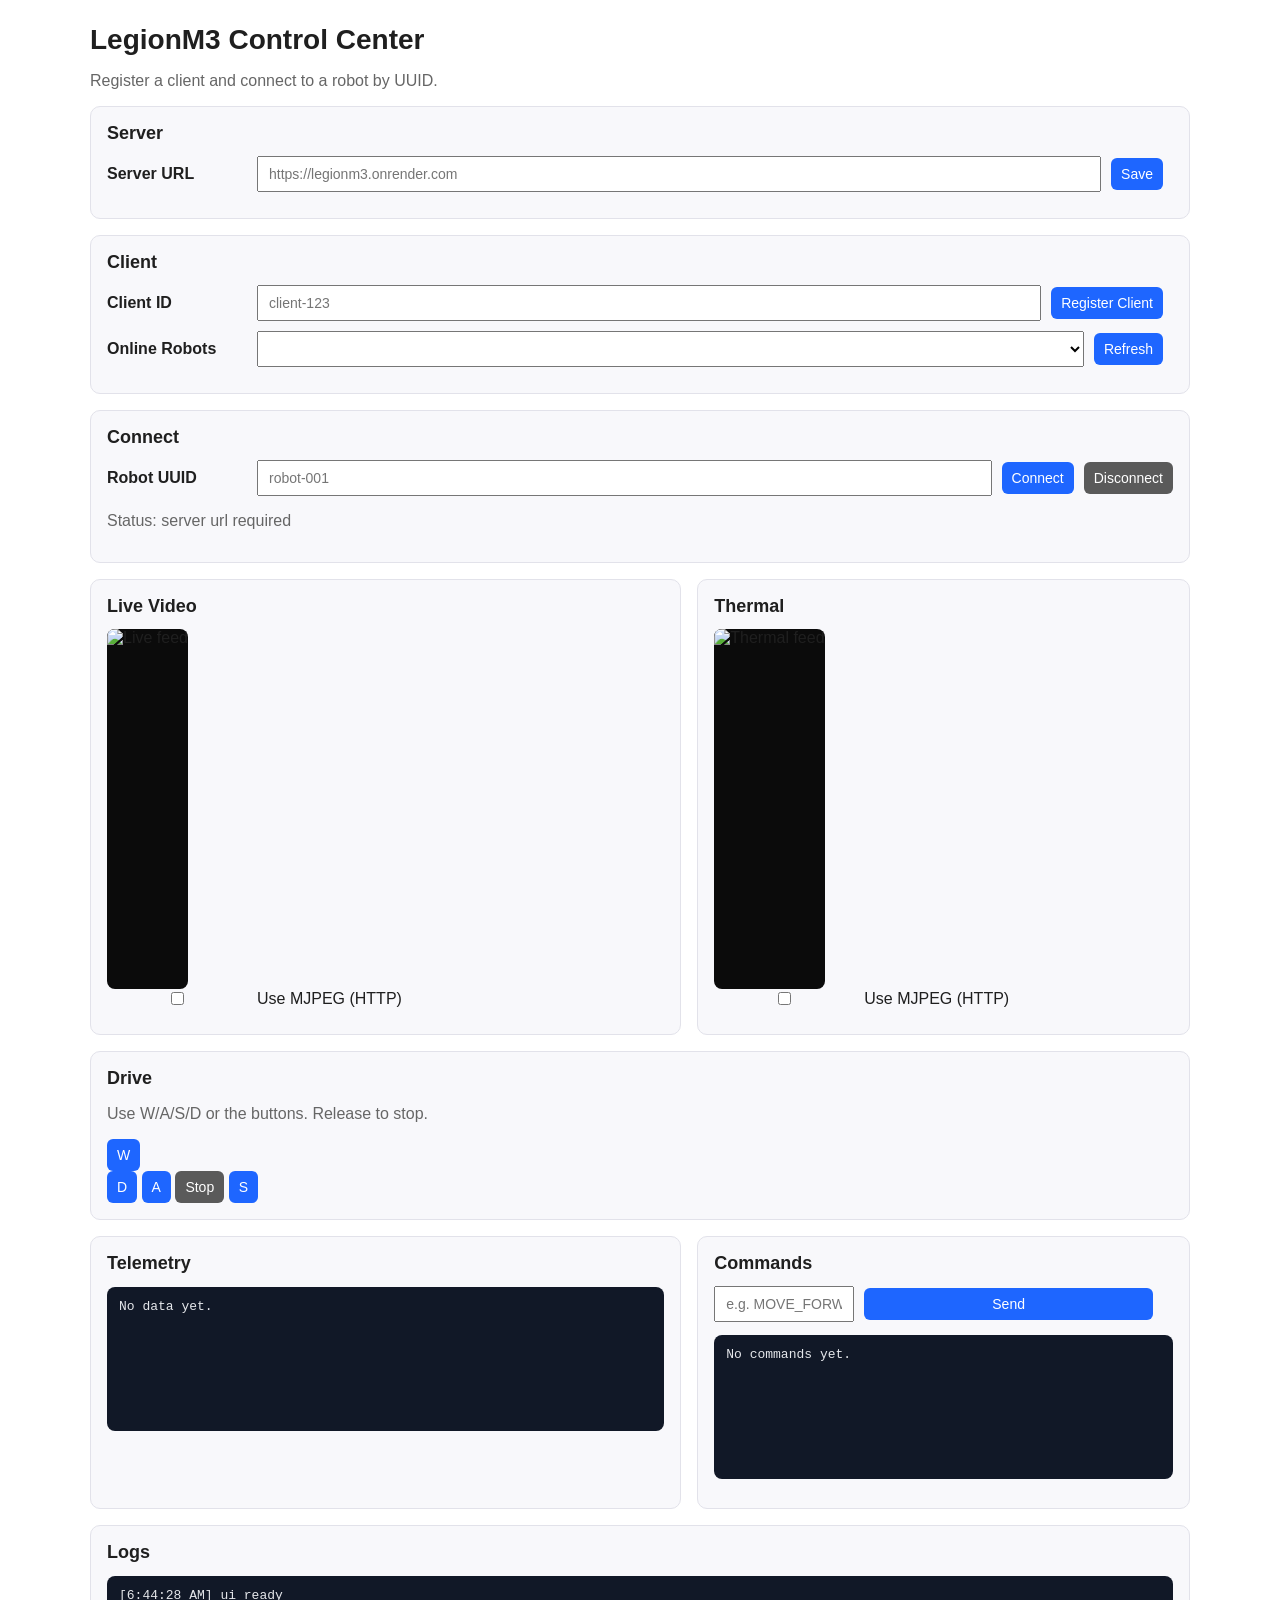
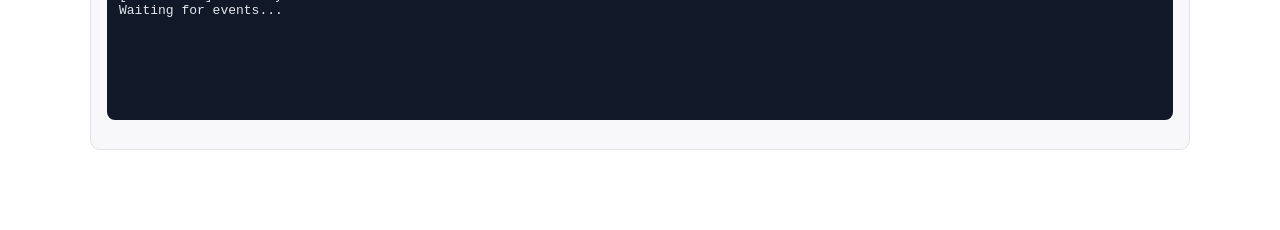
==== web/index.html @ 8c262635 "Initial commit" ====
<!DOCTYPE html>
<html lang="en">
  <head>
    <meta charset="UTF-8" />
    <meta name="viewport" content="width=device-width, initial-scale=1.0" />
    <title>LegionM3 Control</title>
    <link rel="stylesheet" href="./styles.css" />
  </head>
  <body>
    <div class="page">
      <header>
        <h1>LegionM3 Control Center</h1>
        <p class="muted">Register a client and connect to a robot by UUID.</p>
      </header>

      <section class="panel">
        <h2>Server</h2>
        <div class="row">
          <label>Server URL</label>
          <input id="serverUrl" placeholder="https://legionm3.onrender.com" />
          <button id="saveServer">Save</button>
        </div>
      </section>

      <section class="panel">
        <h2>Client</h2>
        <div class="row">
          <label>Client ID</label>
          <input id="clientId" placeholder="client-123" />
          <button id="registerClient">Register Client</button>
        </div>
        <div class="row">
          <label>Online Robots</label>
          <select id="robotList"></select>
          <button id="refreshRobots">Refresh</button>
        </div>
      </section>

      <section class="panel">
        <h2>Connect</h2>
        <div class="row">
          <label>Robot UUID</label>
          <input id="robotId" placeholder="robot-001" />
          <button id="connect">Connect</button>
          <button id="disconnect" class="secondary">Disconnect</button>
        </div>
        <p id="status" class="muted">Status: idle</p>
      </section>

      <section class="grid">
        <div class="panel">
          <h2>Live Video</h2>
          <img id="video" class="video" alt="Live feed" />
          <label class="row">
            <input id="useMjpeg" type="checkbox" />
            Use MJPEG (HTTP)
          </label>
        </div>
        <div class="panel">
          <h2>Thermal</h2>
          <img id="thermalVideo" class="video" alt="Thermal feed" />
          <label class="row">
            <input id="useMjpegThermal" type="checkbox" />
            Use MJPEG (HTTP)
          </label>
        </div>
      </section>

      <section class="panel">
        <h2>Drive</h2>
        <p class="muted">Use W/A/S/D or the buttons. Release to stop.</p>
        <div class="drive-grid">
          <button id="driveUp">W</button>
          <div></div>
          <button id="driveRight">D</button>
          <button id="driveLeft">A</button>
          <button id="driveStop" class="secondary">Stop</button>
          <button id="driveDown">S</button>
        </div>
      </section>

      <section class="grid">
        <div class="panel">
          <h2>Telemetry</h2>
          <pre id="telemetry" class="telemetry">No data yet.</pre>
        </div>
        <div class="panel">
          <h2>Commands</h2>
          <div class="row">
            <input id="commandInput" placeholder="e.g. MOVE_FORWARD" />
            <button id="sendCommand">Send</button>
          </div>
          <pre id="commandLog" class="telemetry">No commands yet.</pre>
        </div>
      </section>

      <section class="panel">
        <h2>Logs</h2>
        <pre id="log" class="telemetry">Waiting for events...</pre>
      </section>
    </div>
    <script src="./app.js"></script>
  </body>
</html>
---- web/styles.css ----
.page {
  max-width: 1100px;
  margin: 24px auto;
  padding: 0 16px 40px;
  font-family: "Segoe UI", Arial, sans-serif;
  color: #1f1f1f;
}

header {
  margin-bottom: 16px;
}

h1 {
  margin: 0 0 6px;
  font-size: 28px;
}

h2 {
  margin: 0 0 12px;
  font-size: 18px;
}

.muted {
  color: #666;
}

.panel {
  background: #f8f8fb;
  border: 1px solid #e2e2ea;
  border-radius: 10px;
  padding: 16px;
  margin-bottom: 16px;
}

.row {
  display: grid;
  grid-template-columns: 140px 1fr auto auto;
  gap: 10px;
  align-items: center;
  margin-bottom: 10px;
}

.row label {
  font-weight: 600;
}

input,
select,
button {
  padding: 8px 10px;
  font-size: 14px;
}

button {
  background: #1e66ff;
  color: #fff;
  border: none;
  border-radius: 6px;
  cursor: pointer;
}

button.secondary {
  background: #5a5a5a;
}

button:disabled {
  opacity: 0.6;
  cursor: not-allowed;
}

.grid {
  display: grid;
  grid-template-columns: 1.2fr 1fr;
  gap: 16px;
}

.video {
  width: 100%;
  min-height: 360px;
  background: #0b0b0b;
  border-radius: 8px;
  object-fit: contain;
}

.telemetry {
  background: #111827;
  color: #e5e7eb;
  padding: 12px;
  border-radius: 8px;
  min-height: 120px;
  white-space: pre-wrap;
}

@media (max-width: 900px) {
  .row {
    grid-template-columns: 1fr;
  }
  .grid {
    grid-template-columns: 1fr;
  }
}
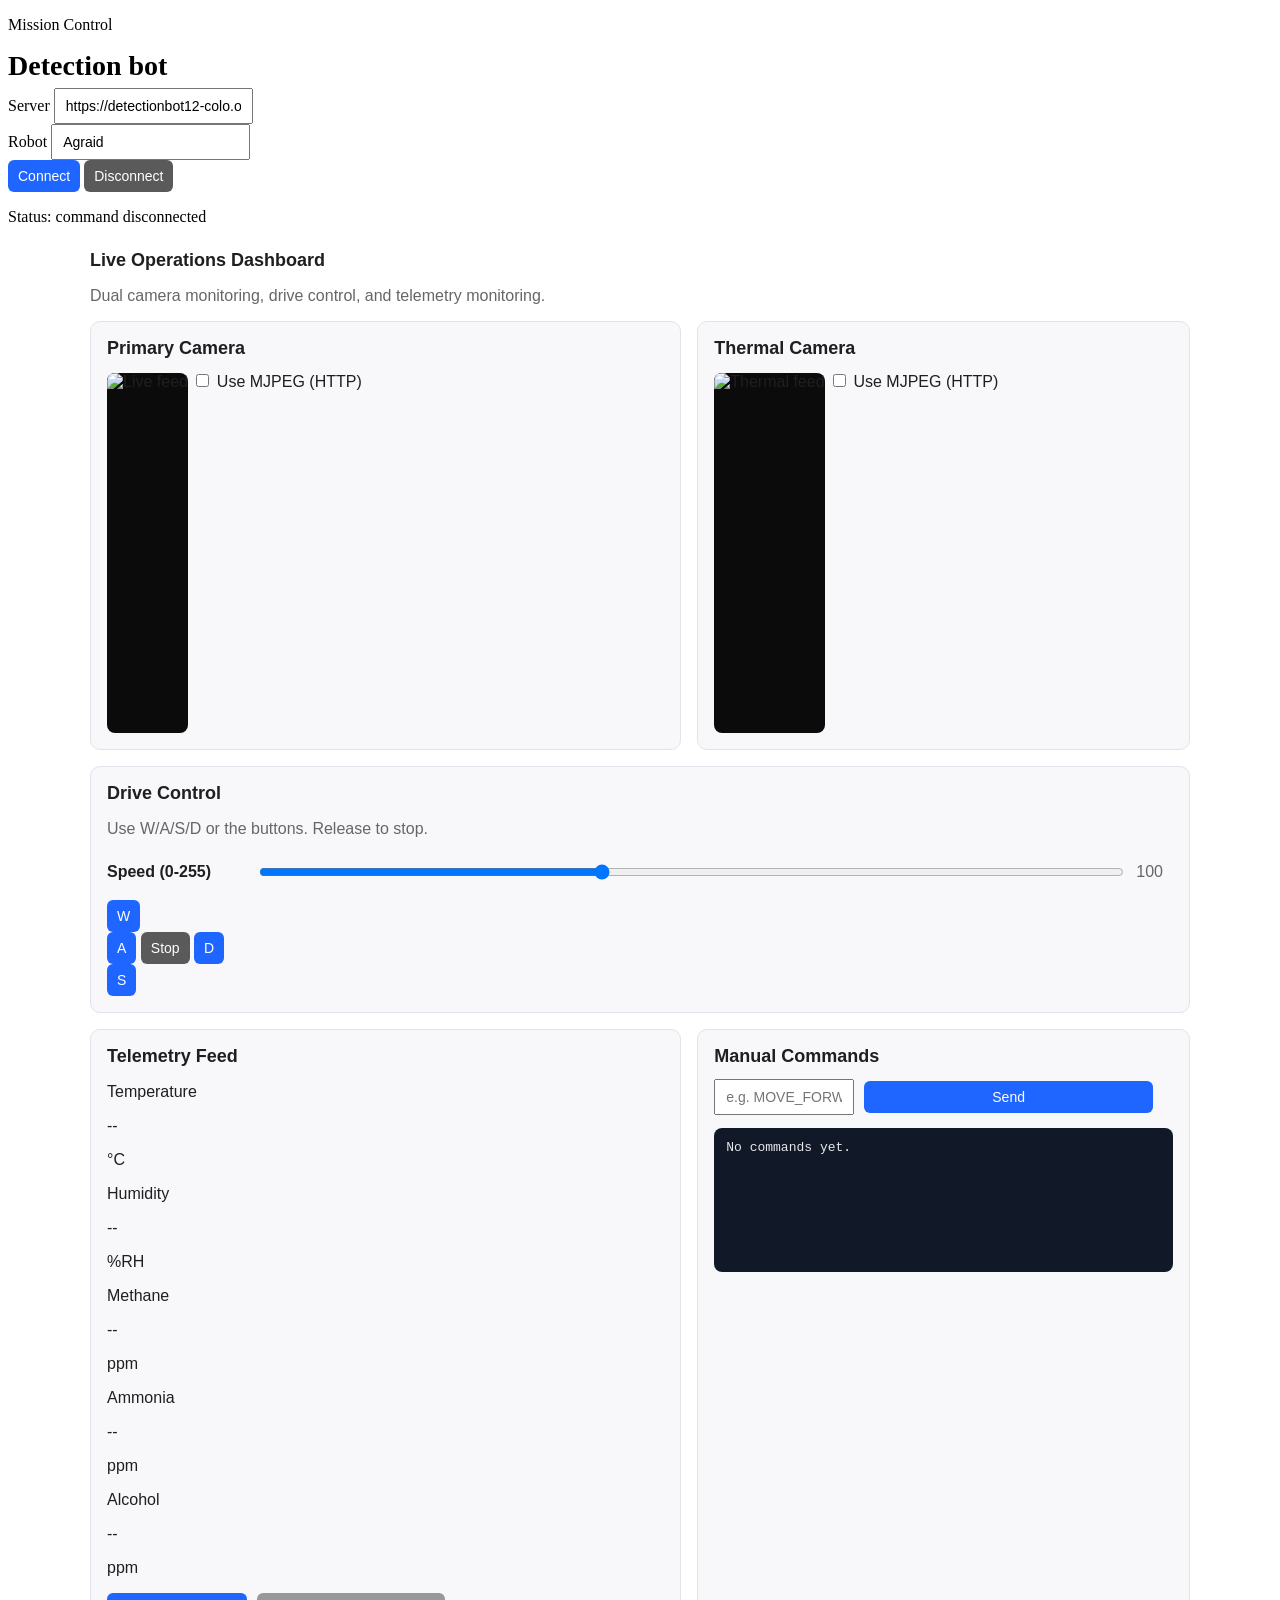
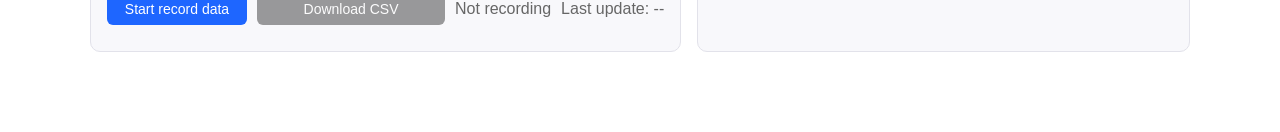
==== commit dfe3d25c: "Updated" ====
--- a/web/index.html
+++ b/web/index.html
@@ -3,101 +3,125 @@
   <head>
     <meta charset="UTF-8" />
     <meta name="viewport" content="width=device-width, initial-scale=1.0" />
-    <title>LegionM3 Control</title>
+    <title>Detection bot Control Center</title>
     <link rel="stylesheet" href="./styles.css" />
   </head>
   <body>
+    <section class="topbar">
+      <div class="topbar-inner">
+        <div class="topbar-brand">
+          <p class="eyebrow">Mission Control</p>
+          <h1>Detection bot</h1>
+        </div>
+        <div class="topbar-controls">
+          <div class="top-item top-item-wide">
+            <label>Server</label>
+            <input id="serverUrl" value="https://detectionbot12-colo.onrender.com" readonly />
+          </div>
+          <div class="top-item">
+            <label>Robot</label>
+            <input id="robotId" value="detectionbot" readonly />
+          </div>
+          <button id="connect">Connect</button>
+          <button id="disconnect" class="secondary">Disconnect</button>
+          <p id="status" class="status-pill">Status: idle</p>
+        </div>
+      </div>
+    </section>
+
     <div class="page">
-      <header>
-        <h1>LegionM3 Control Center</h1>
-        <p class="muted">Register a client and connect to a robot by UUID.</p>
+      <header class="hero compact-hero">
+        <h2>Live Operations Dashboard</h2>
+        <p class="muted">Dual camera monitoring, drive control, and telemetry monitoring.</p>
       </header>
 
-      <section class="panel">
-        <h2>Server</h2>
-        <div class="row">
-          <label>Server URL</label>
-          <input id="serverUrl" placeholder="https://legionm3.onrender.com" />
-          <button id="saveServer">Save</button>
-        </div>
-      </section>
-
-      <section class="panel">
-        <h2>Client</h2>
-        <div class="row">
-          <label>Client ID</label>
-          <input id="clientId" placeholder="client-123" />
-          <button id="registerClient">Register Client</button>
-        </div>
-        <div class="row">
-          <label>Online Robots</label>
-          <select id="robotList"></select>
-          <button id="refreshRobots">Refresh</button>
-        </div>
-      </section>
-
-      <section class="panel">
-        <h2>Connect</h2>
-        <div class="row">
-          <label>Robot UUID</label>
-          <input id="robotId" placeholder="robot-001" />
-          <button id="connect">Connect</button>
-          <button id="disconnect" class="secondary">Disconnect</button>
-        </div>
-        <p id="status" class="muted">Status: idle</p>
-      </section>
-
-      <section class="grid">
+      <section class="grid compact-grid">
         <div class="panel">
-          <h2>Live Video</h2>
+          <h2>Primary Camera</h2>
           <img id="video" class="video" alt="Live feed" />
-          <label class="row">
+          <label class="stream-option">
             <input id="useMjpeg" type="checkbox" />
             Use MJPEG (HTTP)
           </label>
         </div>
         <div class="panel">
-          <h2>Thermal</h2>
+          <h2>Thermal Camera</h2>
           <img id="thermalVideo" class="video" alt="Thermal feed" />
-          <label class="row">
+          <label class="stream-option">
             <input id="useMjpegThermal" type="checkbox" />
             Use MJPEG (HTTP)
           </label>
         </div>
       </section>
 
-      <section class="panel">
-        <h2>Drive</h2>
+      <section class="panel control-panel">
+        <h2>Drive Control</h2>
         <p class="muted">Use W/A/S/D or the buttons. Release to stop.</p>
+        <div class="row compact speed-row">
+          <label for="speedDial">Speed (0-255)</label>
+          <input id="speedDial" type="range" min="0" max="255" value="100" />
+          <span id="speedValue" class="muted">100</span>
+        </div>
         <div class="drive-grid">
+          <div></div>
           <button id="driveUp">W</button>
           <div></div>
-          <button id="driveRight">D</button>
           <button id="driveLeft">A</button>
           <button id="driveStop" class="secondary">Stop</button>
+          <button id="driveRight">D</button>
+          <div></div>
           <button id="driveDown">S</button>
+          <div></div>
         </div>
       </section>
 
-      <section class="grid">
+      <section class="grid compact-grid">
         <div class="panel">
-          <h2>Telemetry</h2>
-          <pre id="telemetry" class="telemetry">No data yet.</pre>
+          <h2>Telemetry Feed</h2>
+          <div class="metrics-grid">
+            <div class="metric-card">
+              <p class="metric-label">Temperature</p>
+              <p id="metricTemp" class="metric-value">--</p>
+              <p class="metric-unit">°C</p>
+            </div>
+            <div class="metric-card">
+              <p class="metric-label">Humidity</p>
+              <p id="metricHumidity" class="metric-value">--</p>
+              <p class="metric-unit">%RH</p>
+            </div>
+            <div class="metric-card">
+              <p class="metric-label">Methane</p>
+              <p id="metricMethane" class="metric-value">--</p>
+              <p class="metric-unit">ppm</p>
+            </div>
+            <div class="metric-card">
+              <p class="metric-label">Ammonia</p>
+              <p id="metricAmmonia" class="metric-value">--</p>
+              <p class="metric-unit">ppm</p>
+            </div>
+            <div class="metric-card">
+              <p class="metric-label">Alcohol</p>
+              <p id="metricAlcohol" class="metric-value">--</p>
+              <p class="metric-unit">ppm</p>
+            </div>
+          </div>
+
+          <div class="row compact record-row">
+            <button id="toggleRecording">Start record data</button>
+            <button id="downloadCsv" class="secondary" disabled>Download CSV</button>
+            <span id="recordingStatus" class="muted">Not recording</span>
+            <span id="lastTelemetryTs" class="muted">Last update: --</span>
+          </div>
         </div>
         <div class="panel">
-          <h2>Commands</h2>
-          <div class="row">
+          <h2>Manual Commands</h2>
+          <div class="row compact">
             <input id="commandInput" placeholder="e.g. MOVE_FORWARD" />
             <button id="sendCommand">Send</button>
           </div>
           <pre id="commandLog" class="telemetry">No commands yet.</pre>
         </div>
       </section>
-
-      <section class="panel">
-        <h2>Logs</h2>
-        <pre id="log" class="telemetry">Waiting for events...</pre>
-      </section>
     </div>
     <script src="./app.js"></script>
   </body>
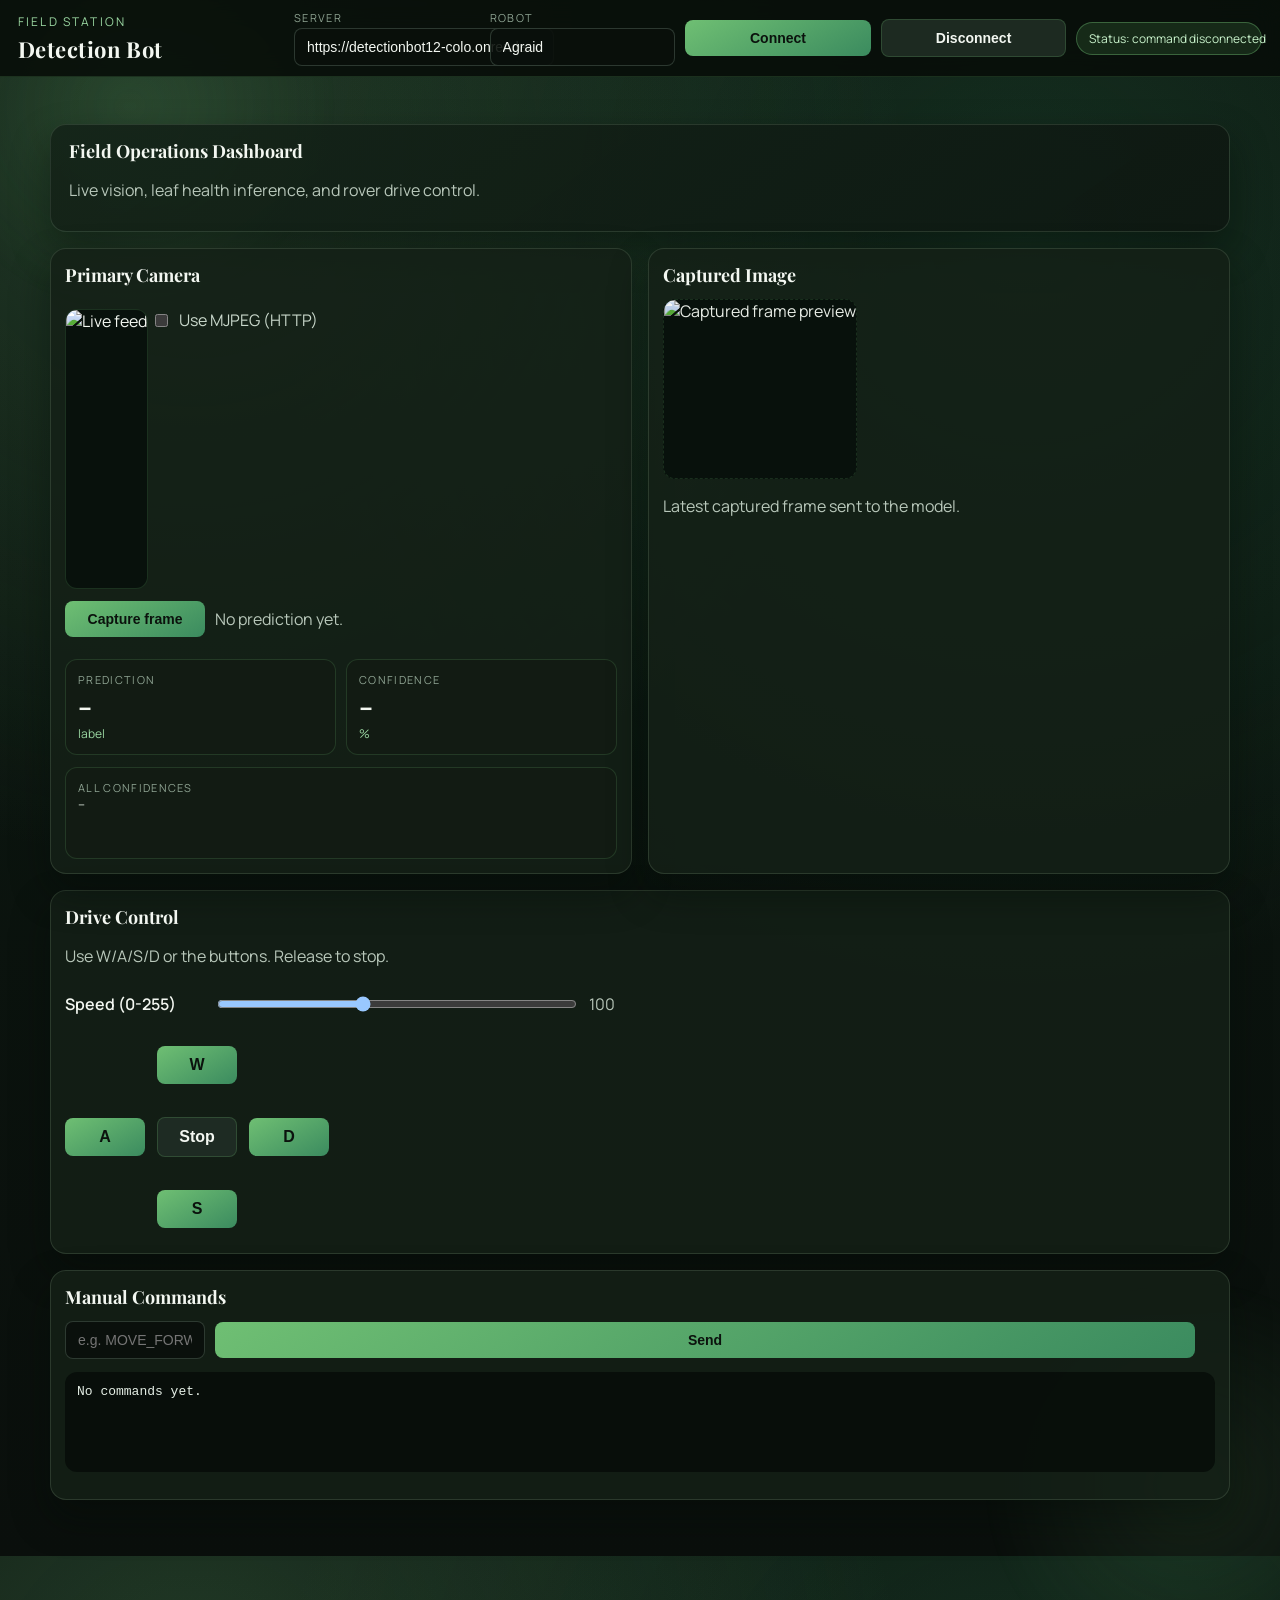
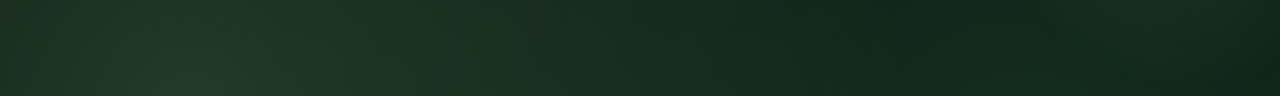
==== commit 2cbe4706: "changes" ====
--- a/web/index.html
+++ b/web/index.html
@@ -10,8 +10,8 @@
     <section class="topbar">
       <div class="topbar-inner">
         <div class="topbar-brand">
-          <p class="eyebrow">Mission Control</p>
-          <h1>Detection bot</h1>
+          <p class="eyebrow">Field Station</p>
+          <h1>Detection Bot</h1>
         </div>
         <div class="topbar-controls">
           <div class="top-item top-item-wide">
@@ -20,7 +20,7 @@
           </div>
           <div class="top-item">
             <label>Robot</label>
-            <input id="robotId" value="detectionbot" readonly />
+            <input id="robotId" value="Agraid" readonly />
           </div>
           <button id="connect">Connect</button>
           <button id="disconnect" class="secondary">Disconnect</button>
@@ -31,8 +31,8 @@
 
     <div class="page">
       <header class="hero compact-hero">
-        <h2>Live Operations Dashboard</h2>
-        <p class="muted">Dual camera monitoring, drive control, and telemetry monitoring.</p>
+        <h2>Field Operations Dashboard</h2>
+        <p class="muted">Live vision, leaf health inference, and rover drive control.</p>
       </header>
 
       <section class="grid compact-grid">
@@ -43,14 +43,33 @@
             <input id="useMjpeg" type="checkbox" />
             Use MJPEG (HTTP)
           </label>
+          <div class="capture-panel">
+            <div class="row compact capture-row">
+              <button id="captureFrame">Capture frame</button>
+              <span id="predictionStatus" class="muted">No prediction yet.</span>
+            </div>
+            <div class="prediction-grid">
+              <div class="prediction-card">
+                <p class="metric-label">Prediction</p>
+                <p id="predictionLabel" class="metric-value">--</p>
+                <p class="metric-unit">label</p>
+              </div>
+              <div class="prediction-card">
+                <p class="metric-label">Confidence</p>
+                <p id="predictionConfidence" class="metric-value">--</p>
+                <p class="metric-unit">%</p>
+              </div>
+            </div>
+            <div class="prediction-card">
+              <p class="metric-label">All Confidences</p>
+              <div id="predictionList" class="prediction-list">--</div>
+            </div>
+          </div>
         </div>
         <div class="panel">
-          <h2>Thermal Camera</h2>
-          <img id="thermalVideo" class="video" alt="Thermal feed" />
-          <label class="stream-option">
-            <input id="useMjpegThermal" type="checkbox" />
-            Use MJPEG (HTTP)
-          </label>
+          <h2>Captured Image</h2>
+          <img id="capturePreview" class="video capture-preview" alt="Captured frame preview" />
+          <p class="muted">Latest captured frame sent to the model.</p>
         </div>
       </section>
 
@@ -75,52 +94,13 @@
         </div>
       </section>
 
-      <section class="grid compact-grid">
-        <div class="panel">
-          <h2>Telemetry Feed</h2>
-          <div class="metrics-grid">
-            <div class="metric-card">
-              <p class="metric-label">Temperature</p>
-              <p id="metricTemp" class="metric-value">--</p>
-              <p class="metric-unit">°C</p>
-            </div>
-            <div class="metric-card">
-              <p class="metric-label">Humidity</p>
-              <p id="metricHumidity" class="metric-value">--</p>
-              <p class="metric-unit">%RH</p>
-            </div>
-            <div class="metric-card">
-              <p class="metric-label">Methane</p>
-              <p id="metricMethane" class="metric-value">--</p>
-              <p class="metric-unit">ppm</p>
-            </div>
-            <div class="metric-card">
-              <p class="metric-label">Ammonia</p>
-              <p id="metricAmmonia" class="metric-value">--</p>
-              <p class="metric-unit">ppm</p>
-            </div>
-            <div class="metric-card">
-              <p class="metric-label">Alcohol</p>
-              <p id="metricAlcohol" class="metric-value">--</p>
-              <p class="metric-unit">ppm</p>
-            </div>
-          </div>
-
-          <div class="row compact record-row">
-            <button id="toggleRecording">Start record data</button>
-            <button id="downloadCsv" class="secondary" disabled>Download CSV</button>
-            <span id="recordingStatus" class="muted">Not recording</span>
-            <span id="lastTelemetryTs" class="muted">Last update: --</span>
-          </div>
+      <section class="panel">
+        <h2>Manual Commands</h2>
+        <div class="row compact">
+          <input id="commandInput" placeholder="e.g. MOVE_FORWARD" />
+          <button id="sendCommand">Send</button>
         </div>
-        <div class="panel">
-          <h2>Manual Commands</h2>
-          <div class="row compact">
-            <input id="commandInput" placeholder="e.g. MOVE_FORWARD" />
-            <button id="sendCommand">Send</button>
-          </div>
-          <pre id="commandLog" class="telemetry">No commands yet.</pre>
-        </div>
+        <pre id="commandLog" class="telemetry">No commands yet.</pre>
       </section>
     </div>
     <script src="./app.js"></script>
--- a/web/styles.css
+++ b/web/styles.css
@@ -1,40 +1,190 @@
+@import url("https://fonts.googleapis.com/css2?family=Manrope:wght@300;400;500;600;700&family=Playfair+Display:wght@500;600;700&display=swap");
+
+:root {
+  color-scheme: dark;
+  --bg-deep: #0b120d;
+  --bg-mid: #152017;
+  --bg-surface: rgba(21, 32, 23, 0.85);
+  --bg-panel: rgba(19, 28, 20, 0.92);
+  --line: rgba(140, 170, 140, 0.2);
+  --accent: #6fbf73;
+  --accent-strong: #3c8d5c;
+  --accent-soft: rgba(111, 191, 115, 0.15);
+  --text-main: #f3f7f1;
+  --text-muted: #b8c7ba;
+  --text-dim: #8ea392;
+  --shadow: 0 18px 38px rgba(4, 12, 6, 0.45);
+  --radius-lg: 16px;
+  --radius-md: 12px;
+  --radius-sm: 8px;
+}
+
+* {
+  box-sizing: border-box;
+}
+
+body {
+  margin: 0;
+  font-family: "Manrope", "Segoe UI", sans-serif;
+  color: var(--text-main);
+  background: radial-gradient(circle at 15% 10%, rgba(79, 135, 89, 0.35), transparent 40%),
+    radial-gradient(circle at 80% 15%, rgba(34, 82, 55, 0.45), transparent 45%),
+    linear-gradient(180deg, #0a120d 0%, #0b150f 40%, #0a0f0c 100%);
+  min-height: 100vh;
+  position: relative;
+  overflow-x: hidden;
+}
+
+body::before,
+body::after {
+  content: "";
+  position: absolute;
+  width: 420px;
+  height: 420px;
+  border-radius: 50%;
+  background: radial-gradient(circle, rgba(111, 191, 115, 0.12), transparent 70%);
+  filter: blur(2px);
+  z-index: 0;
+}
+
+body::before {
+  top: -120px;
+  left: -80px;
+}
+
+body::after {
+  bottom: -140px;
+  right: -120px;
+}
+
 .page {
-  max-width: 1100px;
-  margin: 24px auto;
-  padding: 0 16px 40px;
-  font-family: "Segoe UI", Arial, sans-serif;
-  color: #1f1f1f;
+  max-width: 1220px;
+  margin: 16px auto 0;
+  padding: 108px 20px 40px;
+  position: relative;
+  z-index: 1;
 }
 
 header {
   margin-bottom: 16px;
 }
 
+.hero {
+  background: linear-gradient(145deg, rgba(20, 35, 24, 0.9), rgba(14, 24, 18, 0.94));
+  border: 1px solid var(--line);
+  border-radius: var(--radius-lg);
+  padding: 18px 22px;
+  box-shadow: var(--shadow);
+}
+
+.compact-hero {
+  padding: 14px 18px;
+}
+
+.topbar {
+  position: fixed;
+  top: 0;
+  left: 0;
+  right: 0;
+  z-index: 1000;
+  background: rgba(7, 13, 9, 0.88);
+  border-bottom: 1px solid rgba(111, 191, 115, 0.18);
+  backdrop-filter: blur(12px);
+}
+
+.topbar-inner {
+  max-width: 1320px;
+  margin: 0 auto;
+  padding: 10px 18px;
+  display: grid;
+  grid-template-columns: minmax(180px, 260px) 1fr;
+  gap: 16px;
+  align-items: center;
+}
+
+.topbar-brand h1 {
+  margin: 0;
+  font-size: 22px;
+  letter-spacing: 0.02em;
+  font-family: "Playfair Display", serif;
+}
+
+.topbar-brand .eyebrow {
+  margin-bottom: 4px;
+}
+
+.topbar-controls {
+  display: grid;
+  grid-template-columns: repeat(auto-fit, minmax(140px, 1fr));
+  gap: 10px;
+  align-items: center;
+}
+
+.top-item {
+  display: flex;
+  flex-direction: column;
+  gap: 3px;
+  min-width: 120px;
+}
+
+.top-item-wide {
+  min-width: 260px;
+}
+
+.top-item label {
+  font-size: 11px;
+  color: var(--text-dim);
+  text-transform: uppercase;
+  letter-spacing: 0.12em;
+}
+
+.eyebrow {
+  margin: 0 0 6px;
+  font-size: 12px;
+  letter-spacing: 0.18em;
+  text-transform: uppercase;
+  color: #9ad6a1;
+}
+
 h1 {
   margin: 0 0 6px;
-  font-size: 28px;
+  font-size: 30px;
 }
 
 h2 {
   margin: 0 0 12px;
   font-size: 18px;
+  color: var(--text-main);
+  font-family: "Playfair Display", serif;
 }
 
 .muted {
-  color: #666;
+  color: var(--text-muted);
 }
 
 .panel {
-  background: #f8f8fb;
-  border: 1px solid #e2e2ea;
-  border-radius: 10px;
-  padding: 16px;
+  background: var(--bg-surface);
+  border: 1px solid var(--line);
+  border-radius: var(--radius-lg);
+  padding: 14px;
   margin-bottom: 16px;
+  box-shadow: var(--shadow);
+}
+
+.status-pill {
+  margin: 0;
+  background: var(--accent-soft);
+  color: #c8f2cb;
+  border: 1px solid rgba(111, 191, 115, 0.4);
+  border-radius: 999px;
+  padding: 7px 12px;
+  font-size: 12px;
+  white-space: nowrap;
 }
 
 .row {
   display: grid;
-  grid-template-columns: 140px 1fr auto auto;
+  grid-template-columns: 160px 1fr auto auto;
   gap: 10px;
   align-items: center;
   margin-bottom: 10px;
@@ -44,59 +194,214 @@
   font-weight: 600;
 }
 
+.row.compact {
+  grid-template-columns: 140px 1fr auto auto;
+}
+
 input,
 select,
 button {
-  padding: 8px 10px;
+  padding: 10px 12px;
   font-size: 14px;
+  border-radius: var(--radius-sm);
+  border: 1px solid rgba(148, 180, 160, 0.25);
+  transition: border-color 0.2s ease, box-shadow 0.2s ease, transform 0.2s ease;
+}
+
+input,
+select {
+  background: rgba(10, 16, 12, 0.9);
+  color: var(--text-main);
+}
+
+input:focus,
+select:focus,
+button:focus {
+  outline: none;
+  border-color: rgba(111, 191, 115, 0.55);
+  box-shadow: 0 0 0 3px rgba(111, 191, 115, 0.16);
 }
 
 button {
-  background: #1e66ff;
-  color: #fff;
+  background: linear-gradient(150deg, #6fbf73, #3b8b5f);
+  color: #0b120d;
+  font-weight: 600;
   border: none;
-  border-radius: 6px;
   cursor: pointer;
 }
 
+button:hover {
+  transform: translateY(-1px);
+}
+
 button.secondary {
-  background: #5a5a5a;
+  background: rgba(33, 46, 37, 0.9);
+  color: var(--text-main);
+  border: 1px solid rgba(111, 191, 115, 0.22);
 }
 
 button:disabled {
   opacity: 0.6;
   cursor: not-allowed;
+  transform: none;
 }
 
 .grid {
   display: grid;
-  grid-template-columns: 1.2fr 1fr;
+  grid-template-columns: repeat(auto-fit, minmax(280px, 1fr));
   gap: 16px;
+}
+
+.compact-grid .panel {
+  min-height: 0;
 }
 
 .video {
   width: 100%;
-  min-height: 360px;
-  background: #0b0b0b;
-  border-radius: 8px;
+  min-height: 280px;
+  background: #08110c;
+  border-radius: var(--radius-md);
   object-fit: contain;
+  border: 1px solid rgba(111, 191, 115, 0.18);
+}
+
+.capture-panel {
+  margin-top: 12px;
+  display: grid;
+  gap: 12px;
+}
+
+.capture-row {
+  grid-template-columns: auto 1fr;
+}
+
+.prediction-grid {
+  display: grid;
+  grid-template-columns: repeat(auto-fit, minmax(160px, 1fr));
+  gap: 10px;
+}
+
+.prediction-card {
+  border-radius: var(--radius-md);
+  padding: 12px;
+  background: var(--bg-panel);
+  border: 1px solid rgba(111, 191, 115, 0.18);
+  min-height: 92px;
+  display: grid;
+  grid-template-rows: auto 1fr auto;
+}
+
+.prediction-list {
+  display: grid;
+  gap: 6px;
+  font-size: 13px;
+  color: #dce7dd;
+}
+
+.prediction-item {
+  display: flex;
+  justify-content: space-between;
+  gap: 8px;
+}
+
+.prediction-item span:last-child {
+  color: #9ad6a1;
+  font-variant-numeric: tabular-nums;
+}
+
+.capture-preview {
+  min-height: 180px;
+  border-style: dashed;
+  opacity: 0.95;
 }
 
 .telemetry {
-  background: #111827;
-  color: #e5e7eb;
+  background: rgba(8, 14, 10, 0.95);
+  color: #e5efe6;
   padding: 12px;
-  border-radius: 8px;
-  min-height: 120px;
+  border-radius: var(--radius-md);
+  min-height: 100px;
   white-space: pre-wrap;
 }
 
-@media (max-width: 900px) {
+.metric-label {
+  margin: 0;
+  color: var(--text-dim);
+  font-size: 11px;
+  letter-spacing: 0.12em;
+  text-transform: uppercase;
+}
+
+.metric-value {
+  margin: 6px 0 4px;
+  font-size: 26px;
+  font-weight: 700;
+  color: var(--text-main);
+  line-height: 1.1;
+}
+
+.metric-unit {
+  margin: 0;
+  color: #9ad6a1;
+  font-size: 12px;
+}
+
+.drive-grid {
+  display: grid;
+  grid-template-columns: 80px 80px 80px;
+  grid-template-rows: 60px 60px 60px;
+  gap: 12px;
+  justify-content: start;
+  align-items: center;
+}
+
+.control-panel .speed-row {
+  max-width: 560px;
+}
+
+.drive-grid button {
+  font-size: 16px;
+  font-weight: 600;
+}
+
+.stream-option {
+  display: inline-flex;
+  align-items: center;
+  gap: 8px;
+  margin-top: 10px;
+  color: #c9d8cb;
+}
+
+@media (max-width: 960px) {
+  .page {
+    padding-top: 180px;
+  }
+  .topbar-inner {
+    grid-template-columns: 1fr;
+  }
+  .topbar-controls {
+    grid-template-columns: repeat(auto-fit, minmax(160px, 1fr));
+  }
   .row {
     grid-template-columns: 1fr;
   }
-  .grid {
-    grid-template-columns: 1fr;
-  }
-}
-
+}
+
+@media (max-width: 640px) {
+  .page {
+    padding: 180px 14px 32px;
+  }
+  .topbar-brand h1 {
+    font-size: 20px;
+  }
+  h2 {
+    font-size: 17px;
+  }
+  .drive-grid {
+    grid-template-columns: repeat(3, 1fr);
+    grid-template-rows: repeat(3, 56px);
+  }
+  .video {
+    min-height: 220px;
+  }
+}
